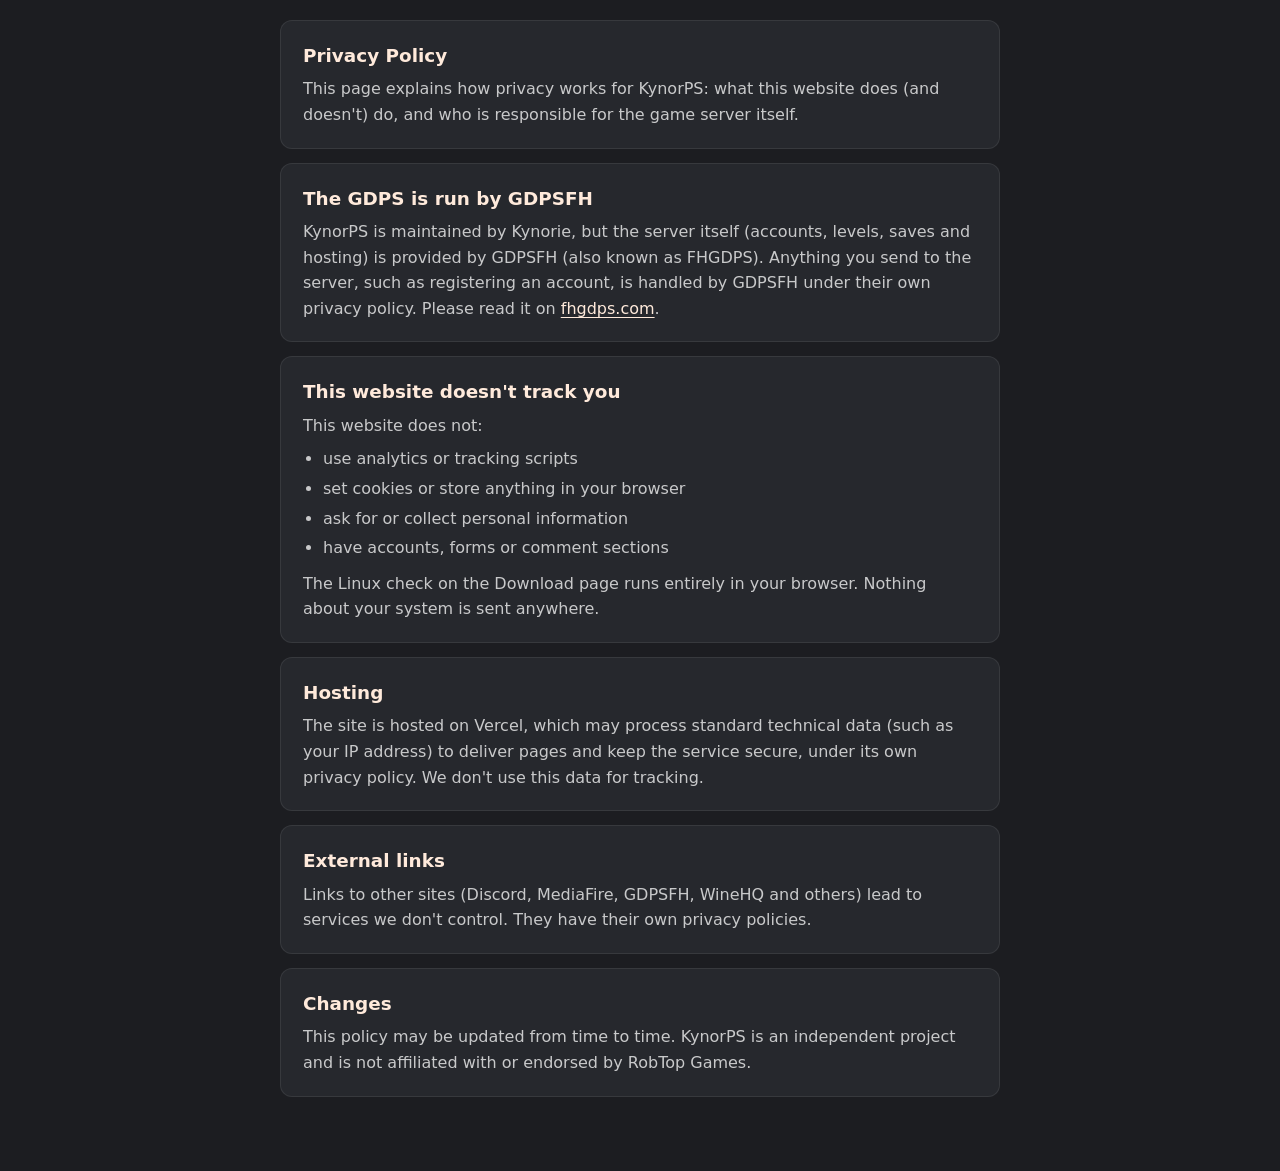
==== policy/index.html @ 91130896 "Add privacy policy page to the project" ====
<!DOCTYPE html>
<html lang="en">
<head>
<meta charset="utf-8">
<meta name="viewport" content="width=device-width, initial-scale=1">
<title>Privacy Policy — KynorPS</title>
<link rel="stylesheet" href="/style.css">
</head>
<body data-page="policy">
<main>
  <section class="card"><h2>Privacy Policy</h2><p>This page explains how privacy works for KynorPS: what this website does (and doesn't) do, and who is responsible for the game server itself.</p></section>
  <section class="card"><h2>The GDPS is run by GDPSFH</h2><p>KynorPS is maintained by Kynorie, but the server itself (accounts, levels, saves and hosting) is provided by GDPSFH (also known as FHGDPS). Anything you send to the server, such as registering an account, is handled by GDPSFH under their own privacy policy. Please read it on <a href="https://fhgdps.com/">fhgdps.com</a>.</p></section>
  <section class="card"><h2>This website doesn't track you</h2><p>This website does not:</p><ul>
    <li>use analytics or tracking scripts</li>
    <li>set cookies or store anything in your browser</li>
    <li>ask for or collect personal information</li>
    <li>have accounts, forms or comment sections</li></ul>
    <p style="margin-top:10px">The Linux check on the Download page runs entirely in your browser. Nothing about your system is sent anywhere.</p></section>
  <section class="card"><h2>Hosting</h2><p>The site is hosted on Vercel, which may process standard technical data (such as your IP address) to deliver pages and keep the service secure, under its own privacy policy. We don't use this data for tracking.</p></section>
  <section class="card"><h2>External links</h2><p>Links to other sites (Discord, MediaFire, GDPSFH, WineHQ and others) lead to services we don't control. They have their own privacy policies.</p></section>
  <section class="card"><h2>Changes</h2><p>This policy may be updated from time to time. KynorPS is an independent project and is not affiliated with or endorsed by RobTop Games.</p></section>
</main>
<script src="/script.js"></script>
</body>
</html>
---- style.css ----
:root{--bg:#1c1d21;--card:#26282d;--line:rgba(255,255,255,.08);--g:#2e7d46;--g2:#37925a;--r:12px}
*{box-sizing:border-box}
body{margin:0;background:var(--bg);color:#e8e8ea;font:16px/1.6 system-ui,-apple-system,"Segoe UI",Roboto,sans-serif;min-height:100vh;display:flex;flex-direction:column}
a{color:inherit;text-decoration:none}
.hero{text-align:center;padding:96px 20px 36px}
h1{margin:0;font-size:clamp(2.6rem,8vw,4rem);line-height:1.1;color:#ffeadb;letter-spacing:-.02em}
.sub{margin:8px 0 28px;color:rgba(255,255,255,.55)}
.nav{display:flex;gap:10px;justify-content:center;flex-wrap:wrap}
.btn{display:inline-flex;align-items:center;justify-content:center;gap:8px;padding:10px 20px;background:var(--g);color:#fff;border:0;border-radius:var(--r);font:600 1rem system-ui,sans-serif;cursor:pointer;transition:background .15s}
.btn:hover{background:var(--g2)}
.btn svg{width:1.2em;height:1.2em;flex:none}
.btn.white{background:#fff;color:#1c1d21}
.btn.white:hover{background:#e9e9ec}
.btn.white svg{color:#1a73e8}
.credit{display:inline-block;margin-top:22px;font-size:.9rem;color:rgba(255,255,255,.45);transition:color .15s}
.credit:hover{color:rgba(255,255,255,.8)}
main{max-width:760px;width:100%;margin:0 auto;padding:20px 20px 60px;flex:1}
main.narrow{max-width:560px}
.card{background:var(--card);border:1px solid var(--line);border-radius:var(--r);padding:20px 22px;margin-bottom:14px}
.card h2{margin:0 0 6px;font-size:1.15rem;color:#ffeadb}
.card p{margin:0;color:rgba(255,255,255,.75)}
.banner{display:flex;align-items:center;gap:12px;padding:12px 16px;border-radius:var(--r);background:rgba(234,179,8,.09);border:1px solid rgba(234,179,8,.18);color:#d8cf9e}
.banner svg{width:1.4em;height:1.4em;flex:none}
.thin{display:flex;width:100%;padding:7px 14px;margin-top:10px;font-size:.95rem}
.topbar{position:fixed;top:0;left:0;right:0;z-index:20;height:56px;padding:0 20px;display:flex;align-items:center;justify-content:space-between;background:rgba(28,29,33,.85);backdrop-filter:blur(10px);border-bottom:1px solid var(--line);transform:translateY(-100%);transition:transform .25s}
.topbar.show{transform:none}
.brand{font-weight:700;color:#ffeadb;font-size:1.15rem}
.topbar nav{display:flex;gap:8px}
.topbar .btn{padding:6px 12px;font-size:.9rem}
@media(max-width:560px){.topbar .t{display:none}.topbar .btn{padding:8px 10px}}
.acc{background:var(--card);border:1px solid var(--line);border-radius:var(--r);margin-bottom:10px;overflow:hidden}
.acc>button{width:100%;display:flex;justify-content:space-between;align-items:center;padding:14px 18px;background:none;border:0;color:inherit;font:600 1rem system-ui,sans-serif;text-align:left;cursor:pointer}
.acc>button::after{content:"";width:8px;height:8px;margin:0 4px 4px 12px;border-right:2px solid currentColor;border-bottom:2px solid currentColor;transform:rotate(45deg);transition:transform .2s;flex:none}
.acc.open>button::after{transform:rotate(-135deg);margin-bottom:-2px}
.panel{display:grid;grid-template-rows:0fr;transition:grid-template-rows .25s}
.acc.open .panel{grid-template-rows:1fr}
.panel>div{overflow:hidden}
.in{padding:0 18px 14px;color:rgba(255,255,255,.78)}
.in p{margin:0 0 12px}.in p:last-child{margin:0}
.overlay{position:fixed;inset:0;z-index:30;display:flex;align-items:center;justify-content:center;padding:20px;background:rgba(0,0,0,.6);opacity:0;visibility:hidden;transition:opacity .25s,visibility 0s .25s}
.overlay.show{opacity:1;visibility:visible;transition:opacity .2s}
.modal{max-width:400px;width:100%;text-align:center;background:var(--card);border:1px solid var(--line);border-radius:18px;padding:28px 24px;transform:translateY(100vh);transition:transform 0s .25s}
.overlay.show .modal{transform:none;transition:transform .7s cubic-bezier(.16,1,.3,1)}
.modal>svg{width:48px;height:48px;color:#e8c547}
.modal h2{margin:10px 0 6px;color:#ffeadb}
.modal p{margin:0 0 20px;color:rgba(255,255,255,.7)}
footer{padding:24px 20px 32px;text-align:center;font-size:.875rem;color:rgba(255,255,255,.45);border-top:1px solid var(--line)}
footer p{margin:0 0 4px}
footer a{color:rgba(255,255,255,.6);text-decoration:underline;text-underline-offset:3px;transition:color .15s}
footer a:hover{color:#fff}
.card a{color:#ffeadb;text-decoration:underline;text-underline-offset:3px}
.card ul{margin:8px 0 0;padding-left:20px;color:rgba(255,255,255,.75)}
.card li{margin-bottom:4px}
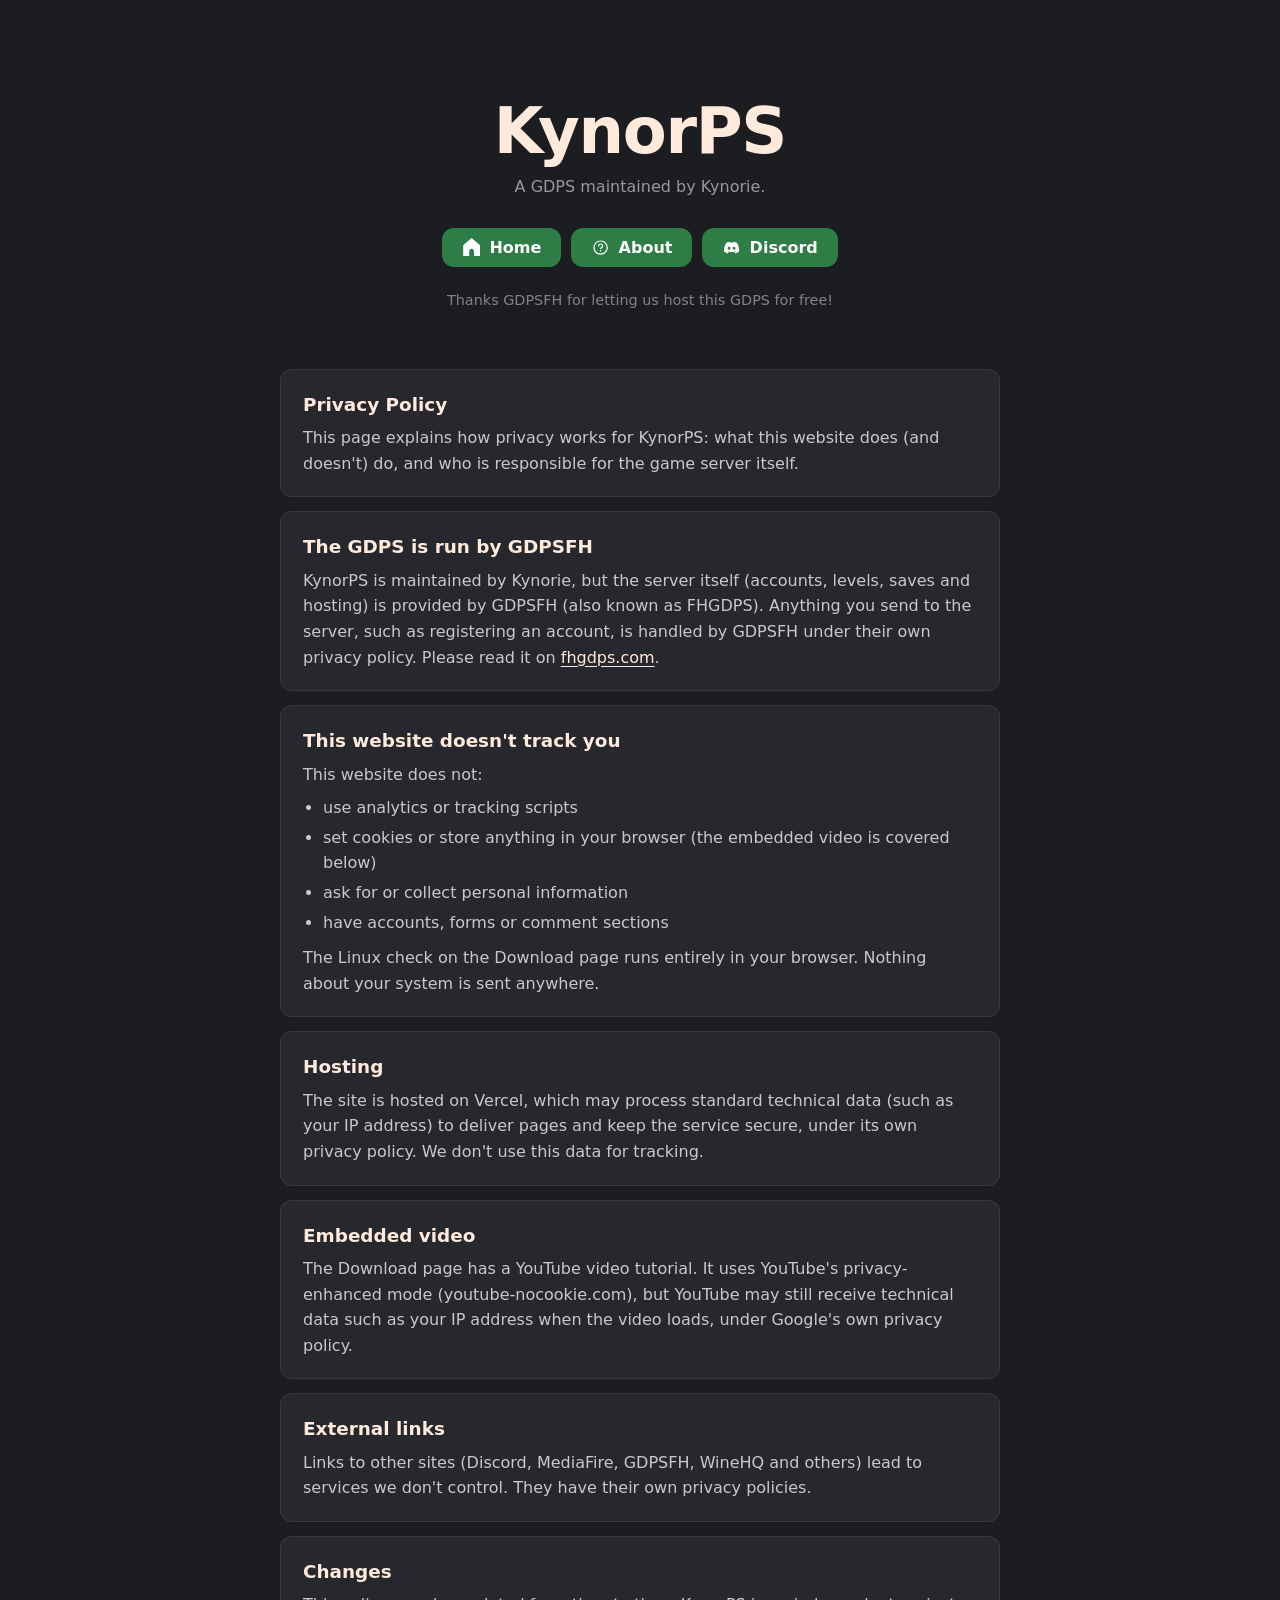
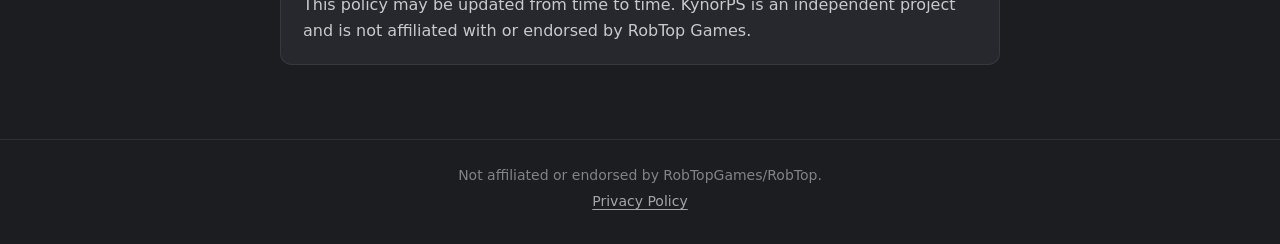
==== commit 51e9f323: "Update privacy policy with embedded video details Added information about embedded video and its pri" ====
--- a/policy/index.html
+++ b/policy/index.html
@@ -12,11 +12,12 @@
   <section class="card"><h2>The GDPS is run by GDPSFH</h2><p>KynorPS is maintained by Kynorie, but the server itself (accounts, levels, saves and hosting) is provided by GDPSFH (also known as FHGDPS). Anything you send to the server, such as registering an account, is handled by GDPSFH under their own privacy policy. Please read it on <a href="https://fhgdps.com/">fhgdps.com</a>.</p></section>
   <section class="card"><h2>This website doesn't track you</h2><p>This website does not:</p><ul>
     <li>use analytics or tracking scripts</li>
-    <li>set cookies or store anything in your browser</li>
+    <li>set cookies or store anything in your browser (the embedded video is covered below)</li>
     <li>ask for or collect personal information</li>
     <li>have accounts, forms or comment sections</li></ul>
     <p style="margin-top:10px">The Linux check on the Download page runs entirely in your browser. Nothing about your system is sent anywhere.</p></section>
   <section class="card"><h2>Hosting</h2><p>The site is hosted on Vercel, which may process standard technical data (such as your IP address) to deliver pages and keep the service secure, under its own privacy policy. We don't use this data for tracking.</p></section>
+  <section class="card"><h2>Embedded video</h2><p>The Download page has a YouTube video tutorial. It uses YouTube's privacy-enhanced mode (youtube-nocookie.com), but YouTube may still receive technical data such as your IP address when the video loads, under Google's own privacy policy.</p></section>
   <section class="card"><h2>External links</h2><p>Links to other sites (Discord, MediaFire, GDPSFH, WineHQ and others) lead to services we don't control. They have their own privacy policies.</p></section>
   <section class="card"><h2>Changes</h2><p>This policy may be updated from time to time. KynorPS is an independent project and is not affiliated with or endorsed by RobTop Games.</p></section>
 </main>
--- a/style.css
+++ b/style.css
@@ -11,7 +11,7 @@
 .btn svg{width:1.2em;height:1.2em;flex:none}
 .btn.white{background:#fff;color:#1c1d21}
 .btn.white:hover{background:#e9e9ec}
-.btn.white svg{color:#1a73e8}
+.btn.white svg{color:#000}
 .credit{display:inline-block;margin-top:22px;font-size:.9rem;color:rgba(255,255,255,.45);transition:color .15s}
 .credit:hover{color:rgba(255,255,255,.8)}
 main{max-width:760px;width:100%;margin:0 auto;padding:20px 20px 60px;flex:1}
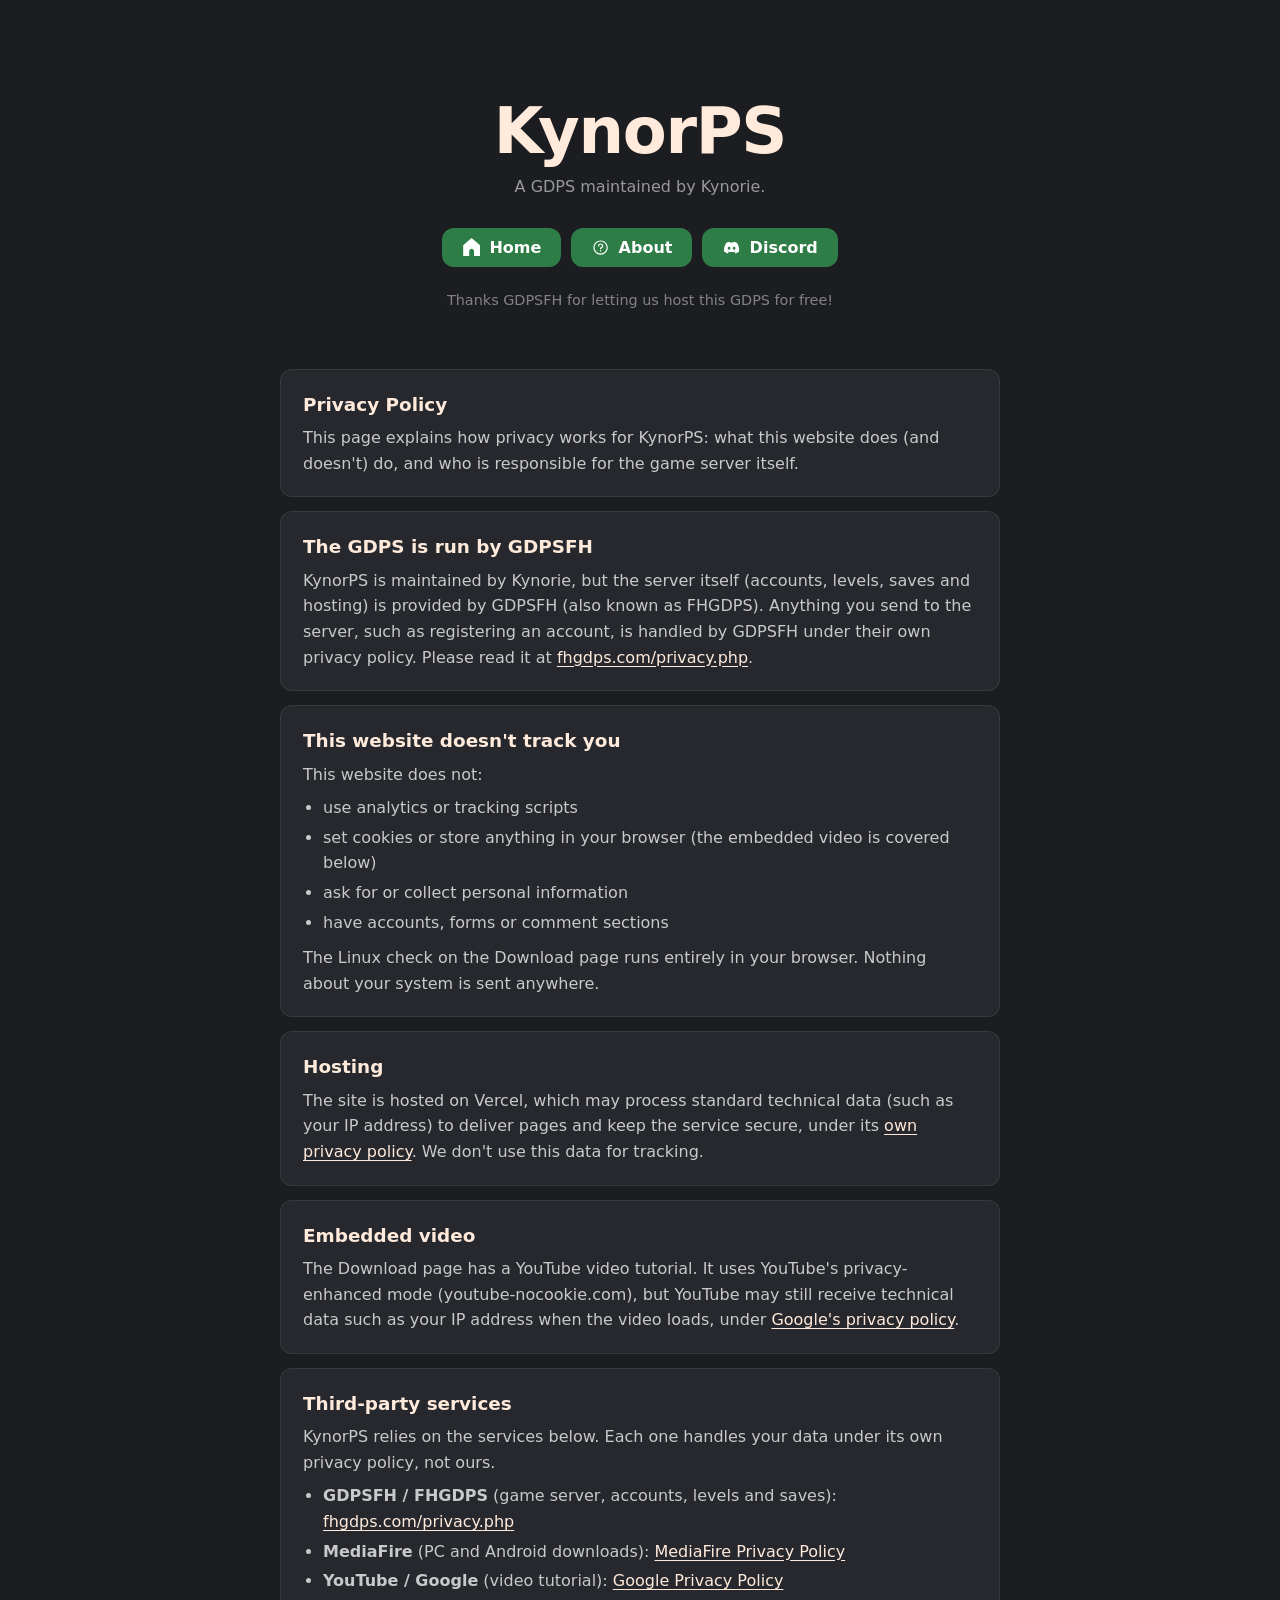
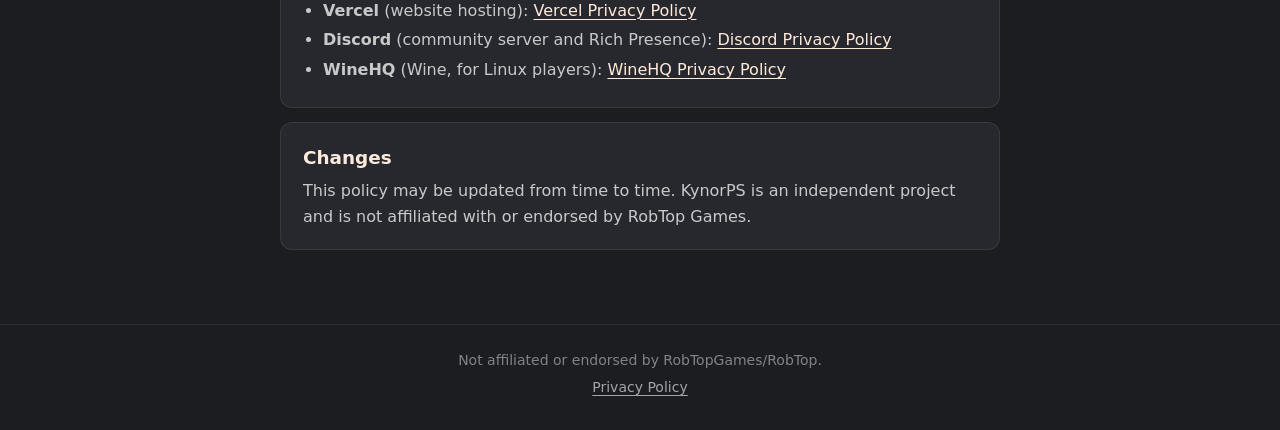
==== commit 6fe75628: "Update index.html" ====
--- a/policy/index.html
+++ b/policy/index.html
@@ -9,16 +9,22 @@
 <body data-page="policy">
 <main>
   <section class="card"><h2>Privacy Policy</h2><p>This page explains how privacy works for KynorPS: what this website does (and doesn't) do, and who is responsible for the game server itself.</p></section>
-  <section class="card"><h2>The GDPS is run by GDPSFH</h2><p>KynorPS is maintained by Kynorie, but the server itself (accounts, levels, saves and hosting) is provided by GDPSFH (also known as FHGDPS). Anything you send to the server, such as registering an account, is handled by GDPSFH under their own privacy policy. Please read it on <a href="https://fhgdps.com/">fhgdps.com</a>.</p></section>
+  <section class="card"><h2>The GDPS is run by GDPSFH</h2><p>KynorPS is maintained by Kynorie, but the server itself (accounts, levels, saves and hosting) is provided by GDPSFH (also known as FHGDPS). Anything you send to the server, such as registering an account, is handled by GDPSFH under their own privacy policy. Please read it at <a href="https://fhgdps.com/privacy.php">fhgdps.com/privacy.php</a>.</p></section>
   <section class="card"><h2>This website doesn't track you</h2><p>This website does not:</p><ul>
     <li>use analytics or tracking scripts</li>
     <li>set cookies or store anything in your browser (the embedded video is covered below)</li>
     <li>ask for or collect personal information</li>
     <li>have accounts, forms or comment sections</li></ul>
     <p style="margin-top:10px">The Linux check on the Download page runs entirely in your browser. Nothing about your system is sent anywhere.</p></section>
-  <section class="card"><h2>Hosting</h2><p>The site is hosted on Vercel, which may process standard technical data (such as your IP address) to deliver pages and keep the service secure, under its own privacy policy. We don't use this data for tracking.</p></section>
-  <section class="card"><h2>Embedded video</h2><p>The Download page has a YouTube video tutorial. It uses YouTube's privacy-enhanced mode (youtube-nocookie.com), but YouTube may still receive technical data such as your IP address when the video loads, under Google's own privacy policy.</p></section>
-  <section class="card"><h2>External links</h2><p>Links to other sites (Discord, MediaFire, GDPSFH, WineHQ and others) lead to services we don't control. They have their own privacy policies.</p></section>
+  <section class="card"><h2>Hosting</h2><p>The site is hosted on Vercel, which may process standard technical data (such as your IP address) to deliver pages and keep the service secure, under its <a href="https://vercel.com/legal/privacy-policy">own privacy policy</a>. We don't use this data for tracking.</p></section>
+  <section class="card"><h2>Embedded video</h2><p>The Download page has a YouTube video tutorial. It uses YouTube's privacy-enhanced mode (youtube-nocookie.com), but YouTube may still receive technical data such as your IP address when the video loads, under <a href="https://policies.google.com/privacy">Google's privacy policy</a>.</p></section>
+  <section class="card"><h2>Third-party services</h2><p>KynorPS relies on the services below. Each one handles your data under its own privacy policy, not ours.</p><ul>
+    <li><strong>GDPSFH / FHGDPS</strong> (game server, accounts, levels and saves): <a href="https://fhgdps.com/privacy.php">fhgdps.com/privacy.php</a></li>
+    <li><strong>MediaFire</strong> (PC and Android downloads): <a href="https://www.mediafire.com/policies/privacy_policy.php">MediaFire Privacy Policy</a></li>
+    <li><strong>YouTube / Google</strong> (video tutorial): <a href="https://policies.google.com/privacy">Google Privacy Policy</a></li>
+    <li><strong>Vercel</strong> (website hosting): <a href="https://vercel.com/legal/privacy-policy">Vercel Privacy Policy</a></li>
+    <li><strong>Discord</strong> (community server and Rich Presence): <a href="https://discord.com/privacy">Discord Privacy Policy</a></li>
+    <li><strong>WineHQ</strong> (Wine, for Linux players): <a href="https://www.winehq.org/privacy">WineHQ Privacy Policy</a></li></ul></section>
   <section class="card"><h2>Changes</h2><p>This policy may be updated from time to time. KynorPS is an independent project and is not affiliated with or endorsed by RobTop Games.</p></section>
 </main>
 <script src="/script.js"></script>
--- a/style.css
+++ b/style.css
@@ -51,3 +51,6 @@
 .card a{color:#ffeadb;text-decoration:underline;text-underline-offset:3px}
 .card ul{margin:8px 0 0;padding-left:20px;color:rgba(255,255,255,.75)}
 .card li{margin-bottom:4px}
+.or{margin:28px 0 12px;text-align:center;color:rgba(255,255,255,.55)}
+.video{aspect-ratio:16/9;border-radius:var(--r);overflow:hidden;background:#000;border:1px solid var(--line)}
+.video iframe{width:100%;height:100%;border:0;display:block}
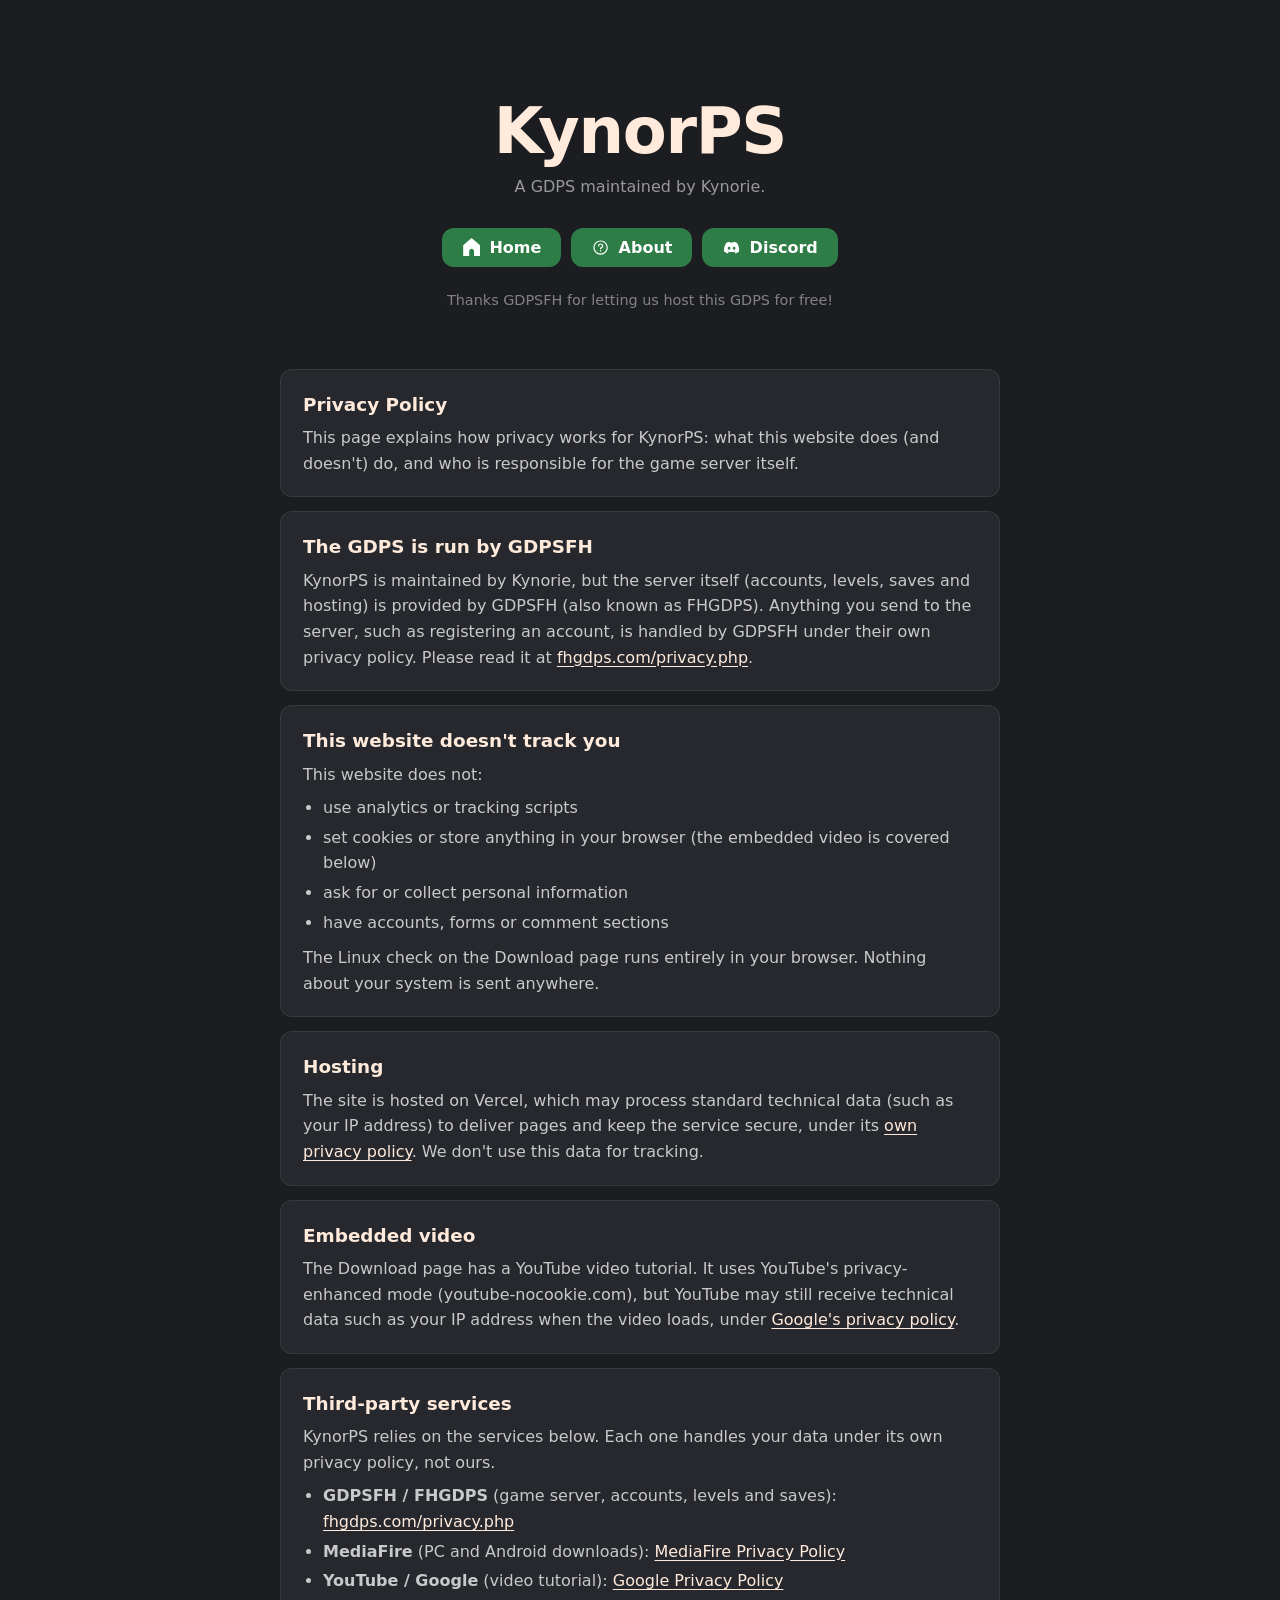
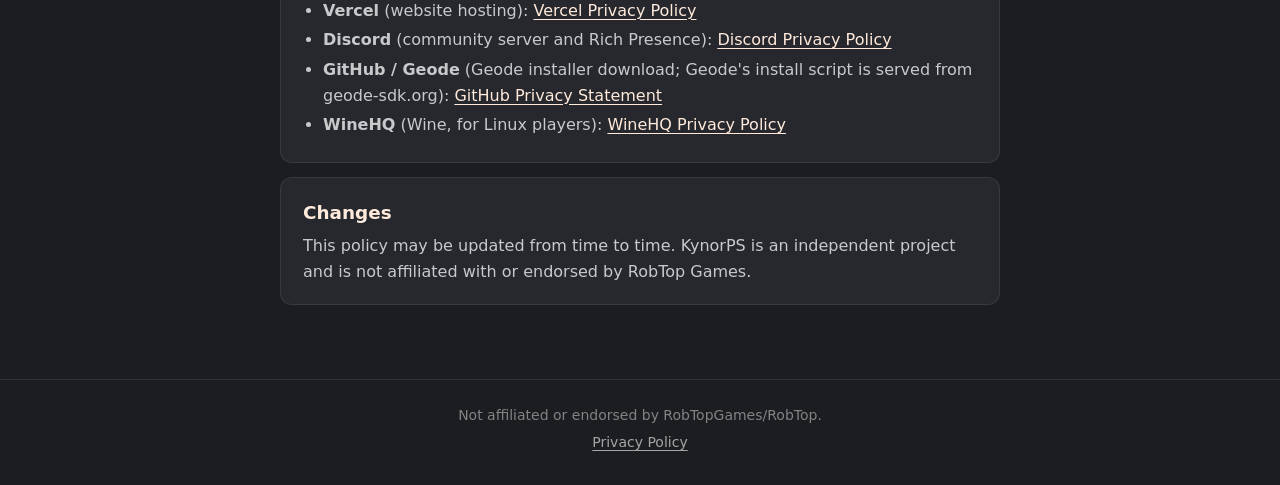
==== commit 4386f96b: "Update index.html" ====
--- a/policy/index.html
+++ b/policy/index.html
@@ -24,6 +24,7 @@
     <li><strong>YouTube / Google</strong> (video tutorial): <a href="https://policies.google.com/privacy">Google Privacy Policy</a></li>
     <li><strong>Vercel</strong> (website hosting): <a href="https://vercel.com/legal/privacy-policy">Vercel Privacy Policy</a></li>
     <li><strong>Discord</strong> (community server and Rich Presence): <a href="https://discord.com/privacy">Discord Privacy Policy</a></li>
+    <li><strong>GitHub / Geode</strong> (Geode installer download; Geode's install script is served from geode-sdk.org): <a href="https://docs.github.com/en/site-policy/privacy-policies/github-general-privacy-statement">GitHub Privacy Statement</a></li>
     <li><strong>WineHQ</strong> (Wine, for Linux players): <a href="https://www.winehq.org/privacy">WineHQ Privacy Policy</a></li></ul></section>
   <section class="card"><h2>Changes</h2><p>This policy may be updated from time to time. KynorPS is an independent project and is not affiliated with or endorsed by RobTop Games.</p></section>
 </main>
--- a/style.css
+++ b/style.css
@@ -39,7 +39,7 @@
 .in p{margin:0 0 12px}.in p:last-child{margin:0}
 .overlay{position:fixed;inset:0;z-index:30;display:flex;align-items:center;justify-content:center;padding:20px;background:rgba(0,0,0,.6);opacity:0;visibility:hidden;transition:opacity .25s,visibility 0s .25s}
 .overlay.show{opacity:1;visibility:visible;transition:opacity .2s}
-.modal{max-width:400px;width:100%;text-align:center;background:var(--card);border:1px solid var(--line);border-radius:18px;padding:28px 24px;transform:translateY(100vh);transition:transform 0s .25s}
+.modal{position:relative;max-width:400px;width:100%;text-align:center;background:var(--card);border:1px solid var(--line);border-radius:18px;padding:28px 24px;transform:translateY(100vh);transition:transform 0s .25s}
 .overlay.show .modal{transform:none;transition:transform .7s cubic-bezier(.16,1,.3,1)}
 .modal>svg{width:48px;height:48px;color:#e8c547}
 .modal h2{margin:10px 0 6px;color:#ffeadb}
@@ -54,3 +54,18 @@
 .or{margin:28px 0 12px;text-align:center;color:rgba(255,255,255,.55)}
 .video{aspect-ratio:16/9;border-radius:var(--r);overflow:hidden;background:#000;border:1px solid var(--line)}
 .video iframe{width:100%;height:100%;border:0;display:block}
+
+.modal.geode{max-width:440px;text-align:left}
+.modal.geode h2{margin:0 0 4px;padding-right:36px}
+.modal.geode h3{margin:18px 0 8px;font-size:1rem;color:#ffeadb}
+.modal.geode .thin{margin-top:0}
+.modal .x{position:absolute;top:12px;right:12px;width:36px;height:36px;padding:0;display:flex;align-items:center;justify-content:center;background:none;border:0;border-radius:var(--r);color:rgba(255,255,255,.7);cursor:pointer;transition:color .15s,background .15s}
+.modal .x:hover{color:#fff;background:rgba(255,255,255,.08)}
+.modal .x svg{width:20px;height:20px}
+.cmd{display:flex;align-items:center;gap:8px;padding:8px 8px 8px 12px;background:var(--bg);border:1px solid var(--line);border-radius:var(--r)}
+.cmd code{flex:1;min-width:0;font:.85rem/1.5 ui-monospace,SFMono-Regular,Menlo,Consolas,monospace;color:#e8e8ea;word-break:break-all}
+.cmd button{flex:none;width:36px;height:36px;padding:0;display:flex;align-items:center;justify-content:center;background:#fff;color:#000;border:0;border-radius:var(--r);cursor:pointer;transition:background .15s}
+.cmd button:hover{background:#e9e9ec}
+.cmd button svg{width:18px;height:18px}
+.toast{position:fixed;left:50%;bottom:28px;z-index:40;max-width:calc(100vw - 40px);padding:10px 18px;background:var(--card);color:#fff;font-weight:600;border:1px solid rgba(255,255,255,.15);border-radius:var(--r);box-shadow:0 8px 24px rgba(0,0,0,.4);opacity:0;visibility:hidden;transform:translate(-50%,16px);pointer-events:none;transition:opacity .2s,transform .2s,visibility 0s .2s}
+.toast.show{opacity:1;visibility:visible;transform:translate(-50%,0);transition:opacity .2s,transform .2s}
